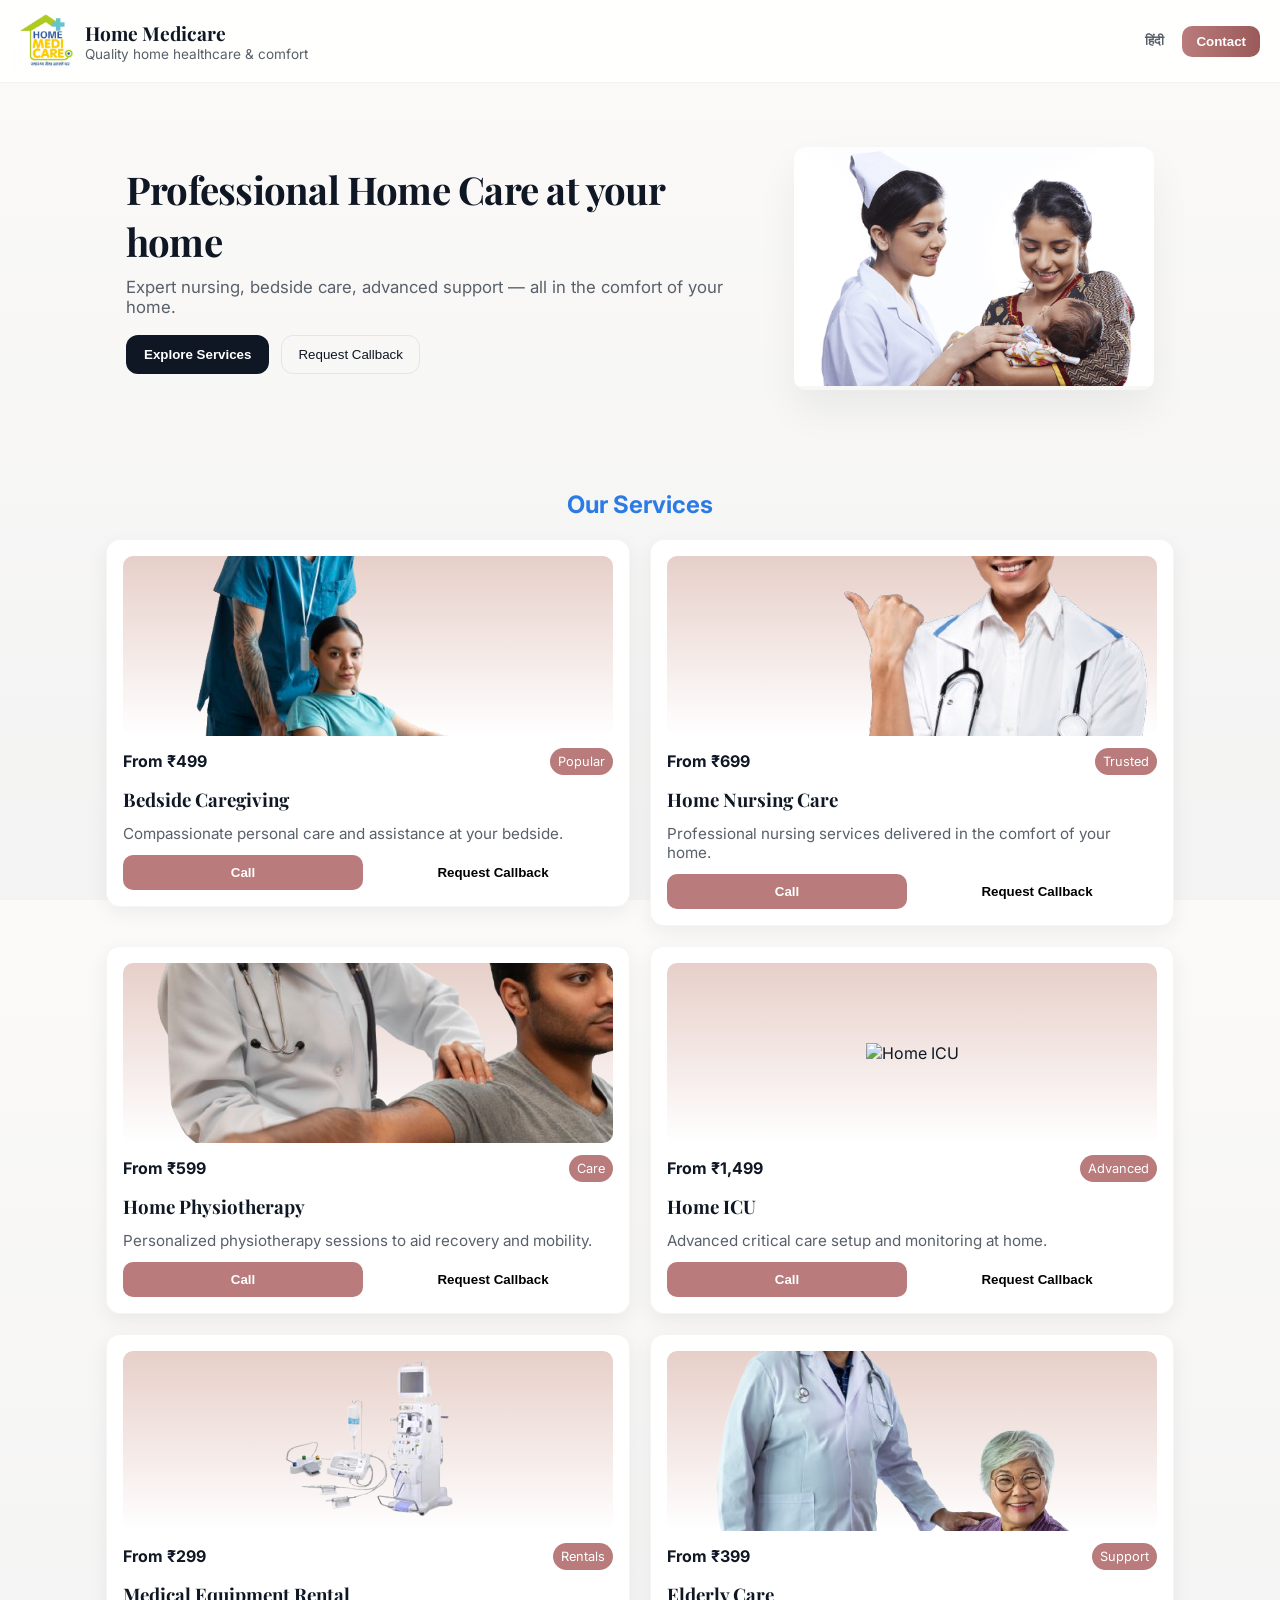
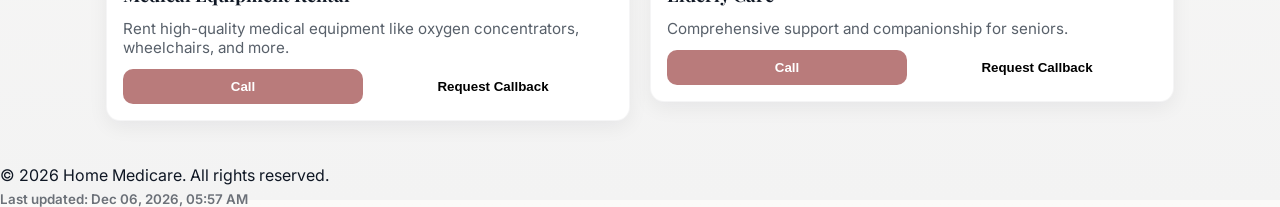
==== english.html @ ce59469a "Initial commit" ====
<!DOCTYPE html>
<html lang="en">
<head>
  <meta charset="UTF-8" />
  <meta name="viewport" content="width=device-width, initial-scale=1.0"/>
  <link href="https://fonts.googleapis.com/css2?family=Inter:wght@300;400;600;700&family=Playfair+Display:wght@400;700&display=swap" rel="stylesheet">
  <link rel="stylesheet" href="styles.css">
  <title>Home Medicare - Home Care Services</title> 
</head>
<body data-locale="en-US">
  <header class="site-header">
    <div class="site-left">
      <img src="logo.jpg" alt="Home Medicare Logo" class="site-logo" />
      <div class="site-title">
        <h1>Home Medicare</h1>
        <p>Quality home healthcare &amp; comfort</p>
      </div>
    </div>
    <div class="site-actions">
      <button class="lang-link" onclick="location.href='hindi.html'">हिंदी</button>
      <button class="contact-btn" onclick="window.contactUs(null, 'General Inquiry')">Contact</button>
    </div>
  </header>

  <section class="hero container" aria-hidden="false">
    <div class="left">
      <h1>Professional Home Care at your home</h1>
      <p>Expert nursing, bedside care, advanced support — all in the comfort of your home.</p>
      <div class="hero-cta">
        <button class="btn-primary" onclick="location.href='#services'">Explore Services</button>
        <button class="btn-outline" onclick="window.contactUs(null, 'General Inquiry')">Request Callback</button>
      </div>
    </div>
    <div class="hero-visual" aria-hidden="true">
      <img src="images/mother_baby.png" width="100%" height="100%" viewBox="0 0 600 400" xmlns="http://www.w3.org/2000/svg" preserveAspectRatio="xMidYMid meet">
        <rect width="100%" height="100%" fill="#fff" rx="8"></rect>
        <g transform="translate(40,20)" fill="#b97b7b" opacity="0.95">
          <circle cx="80" cy="100" r="70"></circle>
        </g>
      </img>
    </div>
  </section>

  <div class="container" id="services">
    <h2 style="text-align:center; color:#2c7be5;">Our Services</h2>
    <div class="services">
      <div class="product-card">
        <div class="product-media">
          <img class="service-image" src="images/bedside.png" alt="Bedside Caregiving">
        </div>
        <div class="product-meta"><span class="price">From ₹499</span><span class="badge">Popular</span></div>
        <h3>Bedside Caregiving</h3>
        <p>Compassionate personal care and assistance at your bedside.</p>
        <div class="card-footer">
          <button class="btn-cta call-btn" data-service="Bedside Caregiving">Call</button>
          <button class="btn-cta request-btn" data-service="Bedside Caregiving">Request Callback</button>
        </div>
      </div>

      <div class="product-card">
        <div class="product-media">
          <img class="service-image" src="images/nursing.png" alt="Home Nursing Care">
        </div>
        <div class="product-meta"><span class="price">From ₹699</span><span class="badge">Trusted</span></div>
        <h3>Home Nursing Care</h3>
        <p>Professional nursing services delivered in the comfort of your home.</p>
        <div class="card-footer">
          <button class="btn-cta call-btn" data-service="Home Nursing Care">Call</button>
          <button class="btn-cta request-btn" data-service="Home Nursing Care">Request Callback</button>
        </div>
      </div>

      <div class="product-card">
        <div class="product-media">
          <img class="service-image" src="images/physio.png" alt="Home Physiotherapy">
        </div>
        <div class="product-meta"><span class="price">From ₹599</span><span class="badge">Care</span></div>
        <h3>Home Physiotherapy</h3>
        <p>Personalized physiotherapy sessions to aid recovery and mobility.</p>
        <div class="card-footer">
          <button class="btn-cta call-btn" data-service="Home Physiotherapy">Call</button>
          <button class="btn-cta request-btn" data-service="Home Physiotherapy">Request Callback</button>
        </div>
      </div>

      <div class="product-card">
        <div class="product-media">
          <img class="service-image" src="images/icu.png" alt="Home ICU">
        </div>
        <div class="product-meta"><span class="price">From ₹1,499</span><span class="badge">Advanced</span></div>
        <h3>Home ICU</h3>
        <p>Advanced critical care setup and monitoring at home.</p>
        <div class="card-footer">
          <button class="btn-cta call-btn" data-service="Home ICU">Call</button>
          <button class="btn-cta request-btn" data-service="Home ICU">Request Callback</button>
        </div>
      </div>

      <div class="product-card">
        <div class="product-media">
          <img class="service-image" src="images/equipment.png" alt="Medical Equipment Rental">
        </div>
        <div class="product-meta"><span class="price">From ₹299</span><span class="badge">Rentals</span></div>
        <h3>Medical Equipment Rental</h3>
        <p>Rent high-quality medical equipment like oxygen concentrators, wheelchairs, and more.</p>
        <div class="card-footer">
          <button class="btn-cta call-btn" data-service="Medical Equipment Rental">Call</button>
          <button class="btn-cta request-btn" data-service="Medical Equipment Rental">Request Callback</button>
        </div>
      </div>

      <div class="product-card">
        <div class="product-media">
          <img class="service-image" src="images/elderly.png" alt="Elderly Care">
        </div>
        <div class="product-meta"><span class="price">From ₹399</span><span class="badge">Support</span></div>
        <h3>Elderly Care</h3>
        <p>Comprehensive support and companionship for seniors.</p>
        <div class="card-footer">
          <button class="btn-cta call-btn" data-service="Elderly Care">Call</button>
          <button class="btn-cta request-btn" data-service="Elderly Care">Request Callback</button>
        </div>
      </div> 
    </div>
  </div>

  <footer>
    <p>&copy; 2026 Home Medicare. All rights reserved.<br>
      <small id="lastUpdated" style="display:block;margin-top:6px;color:rgba(15,23,36,0.6);font-weight:600">Last updated: </small>
    </p>
  </footer>



  <script src="scripts.js"></script>
</body> 
</html>
---- styles.css ----
/* Shared styles for redesigned UI — serif headings + product cards */
@import url('https://fonts.googleapis.com/css2?family=Inter:wght@300;400;600;700&family=Playfair+Display:wght@400;700&display=swap');
:root{
  --bg: #fbfaf8; /* warm neutral */
  --card: #fff;
  --accent: #b97b7b; /* muted pink/earth */
  --accent-2: #e7cfc9;
  --text: #0f1724;
  --muted: #58606a;
  --glass: rgba(255,255,255,0.6);
}
*{box-sizing:border-box}
html,body{height:100%}
body{margin:0;font-family:'Inter', system-ui, -apple-system, 'Segoe UI', Roboto, 'Helvetica Neue', Arial;color:var(--text);background:linear-gradient(180deg,#fbfaf8 0%, #f3f3f3 100%);-webkit-font-smoothing:antialiased;-moz-osx-font-smoothing:grayscale}
header.site-header{position:sticky;top:0;z-index:1000;background:rgba(255,255,255,0.85);backdrop-filter:blur(6px);display:flex;align-items:center;justify-content:space-between;padding:14px 20px;border-bottom:1px solid rgba(15,23,36,0.05)}
.site-left{display:flex;align-items:center;gap:12px}
.site-logo{height:54px;width:auto;border-radius:6px}
.site-title h1{margin:0;font-family:'Playfair Display', serif;font-weight:700;font-size:1.2rem;color:var(--text)}
.site-title p{margin:0;color:var(--muted);font-size:0.85rem}
.site-actions{display:flex;gap:12px;align-items:center}
.lang-link{background:transparent;border:0;color:var(--muted);cursor:pointer;font-weight:600}
.contact-btn{background:linear-gradient(90deg,var(--accent),#9b5a5a);color:#fff;padding:8px 14px;border-radius:10px;border:0;font-weight:700;cursor:pointer}
.container{max-width:1100px;margin:28px auto;padding:16px}
.hero{display:flex;gap:36px;align-items:center;justify-content:space-between;padding:36px;background:linear-gradient(180deg,transparent,rgba(0,0,0,0.0));border-radius:12px}
.hero .left{flex:1}
.hero h1{font-family:'Playfair Display', serif;font-size:2.4rem;margin:0 0 10px 0;font-weight:700;color:var(--text);letter-spacing:-0.02em}
.hero p{margin:0 0 18px;color:var(--muted);font-size:1.05rem}
.hero .hero-cta{display:flex;gap:12px}
.btn-primary{background:var(--text);color:#fff;padding:12px 18px;border-radius:12px;border:0;font-weight:700;cursor:pointer}
.btn-outline{background:transparent;border:1px solid rgba(15,23,36,0.08);padding:10px 16px;border-radius:12px;color:var(--text);cursor:pointer}
.hero-visual{width:360px;max-width:40%;border-radius:12px;overflow:hidden;box-shadow:0 20px 40px rgba(15,23,36,0.06)}
.products, .services{display:grid;grid-template-columns:repeat(2,minmax(260px,1fr));gap:20px;margin-top:20px;align-items:start}
@media (max-width:720px){.products, .services{grid-template-columns:1fr}}
.product-card{background:var(--card);border-radius:14px;padding:16px;border:1px solid rgba(15,23,36,0.04);box-shadow:0 6px 20px rgba(15,23,36,0.06);display:flex;flex-direction:column;gap:12px}
.product-media{height:180px;border-radius:10px;overflow:hidden;background:linear-gradient(180deg,var(--accent-2),#fff);display:flex;align-items:center;justify-content:center}
.product-meta{display:flex;justify-content:space-between;align-items:center;gap:8px}
.price{font-weight:700;color:var(--text)}
.badge{font-size:0.8rem;color:#fff;background:var(--accent);padding:6px 8px;border-radius:999px}
.product-card h3{margin:0;font-family:'Playfair Display', serif;font-weight:700}
.product-card p{margin:0;color:var(--muted);font-size:0.95rem}
.card-footer{display:flex;gap:10px;align-items:center;margin-top:auto}
.card-footer .btn-cta{flex:1;padding:10px 12px;border-radius:10px;border:0;font-weight:700;cursor:pointer}
.call-btn{background:var(--accent);color:#fff}
.request-btn{background:transparent;border:1px solid rgba(15,23,36,0.06)}
footer.site-footer{margin-top:36px;padding:36px 12px;text-align:center;color:var(--muted);font-size:0.95rem}
/* Call sheet */
.call-sheet{position:fixed;left:0;right:0;bottom:-100%;background:#fff;border-top-left-radius:12px;border-top-right-radius:12px;padding:18px;box-shadow:0 -20px 40px rgba(15,23,36,0.12);transition:bottom .28s cubic-bezier(.2,.9,.2,1);z-index:12000}
.call-sheet.show{bottom:0}
.call-sheet .sheet-title{font-family:'Playfair Display',serif;font-weight:700;margin:0 0 8px 0}
.call-sheet .sheet-actions{display:flex;gap:10px;margin-top:12px}
.call-sheet .btn{padding:10px 12px;border-radius:10px;border:0;font-weight:700}
.btn-call{background:linear-gradient(90deg,var(--accent),#9b5a5a);color:#fff}
.btn-cancel{background:transparent;border:1px solid rgba(15,23,36,0.06)}
/* Responsive */
@media (max-width:900px){
  .hero{flex-direction:column;padding:20px}
  .hero-visual{width:100%;max-width:100%}
}
@media (max-width:520px){.hero h1{font-size:1.6rem}}
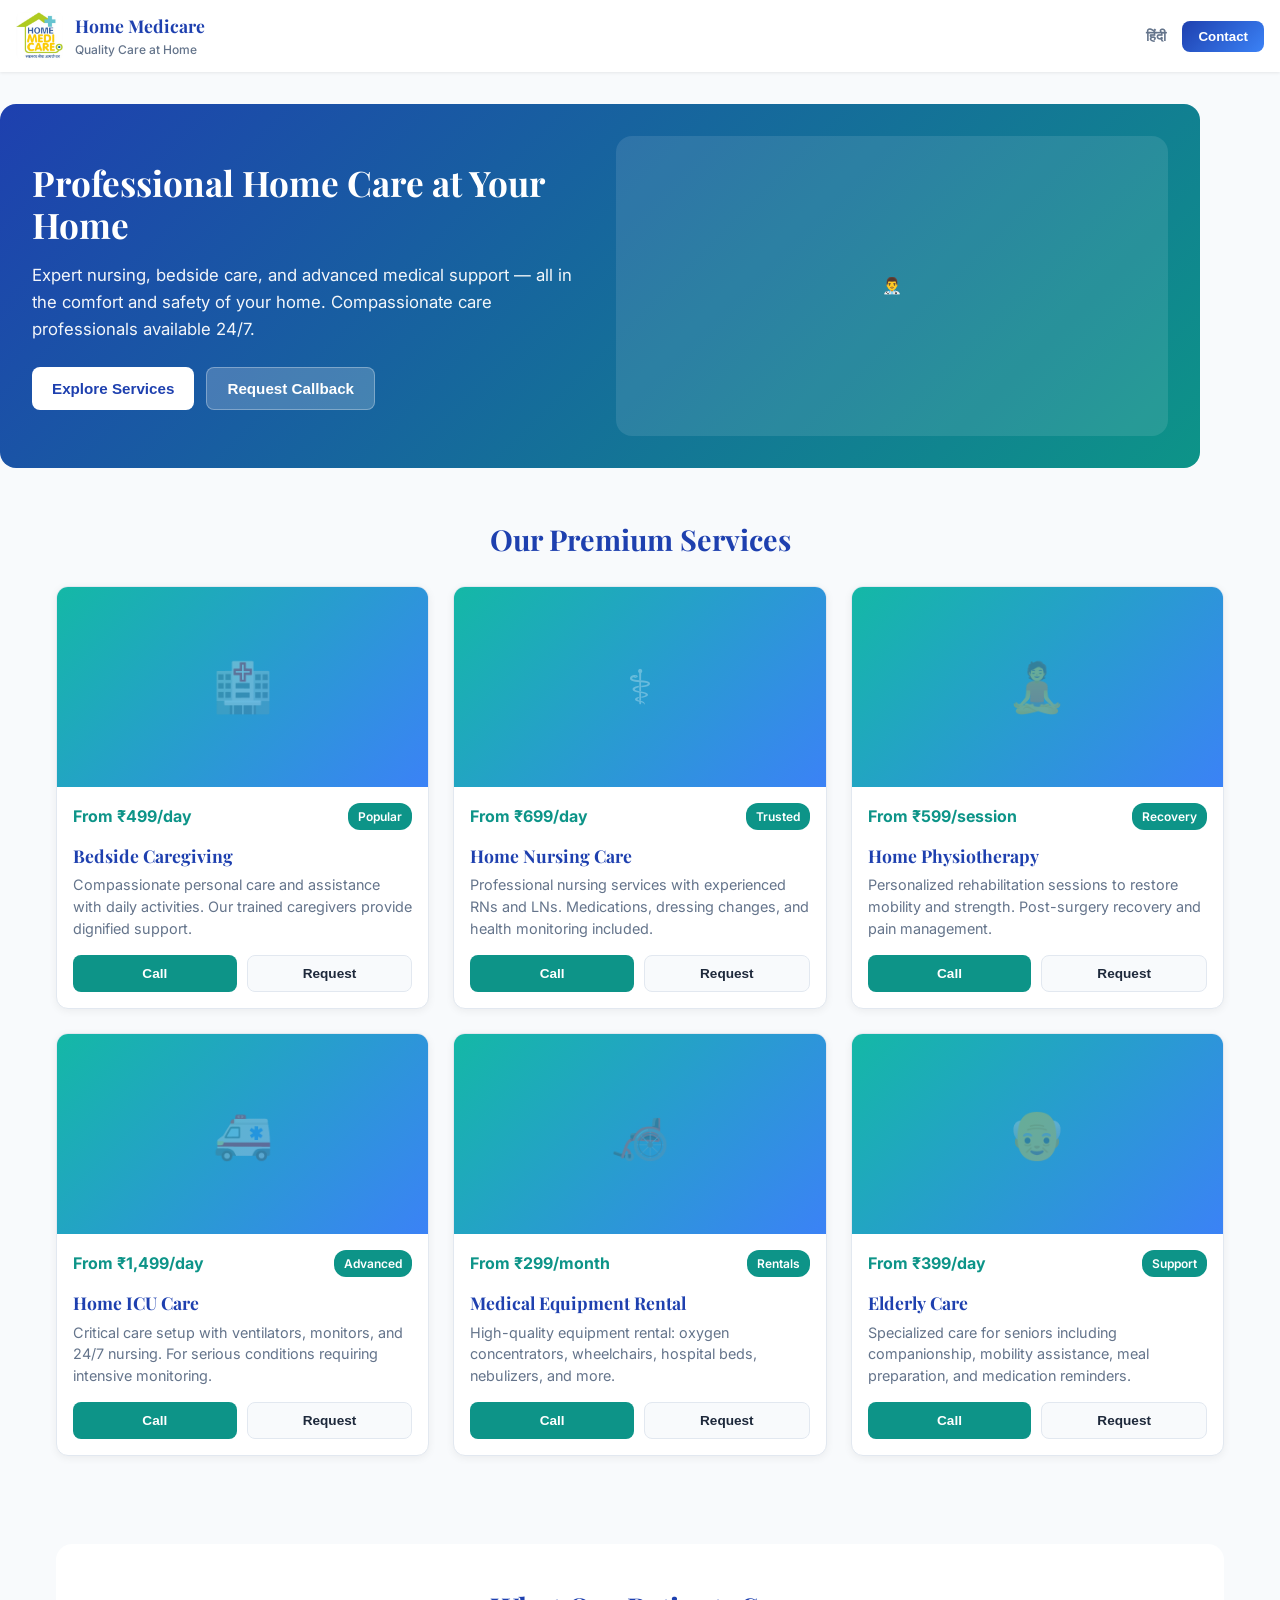
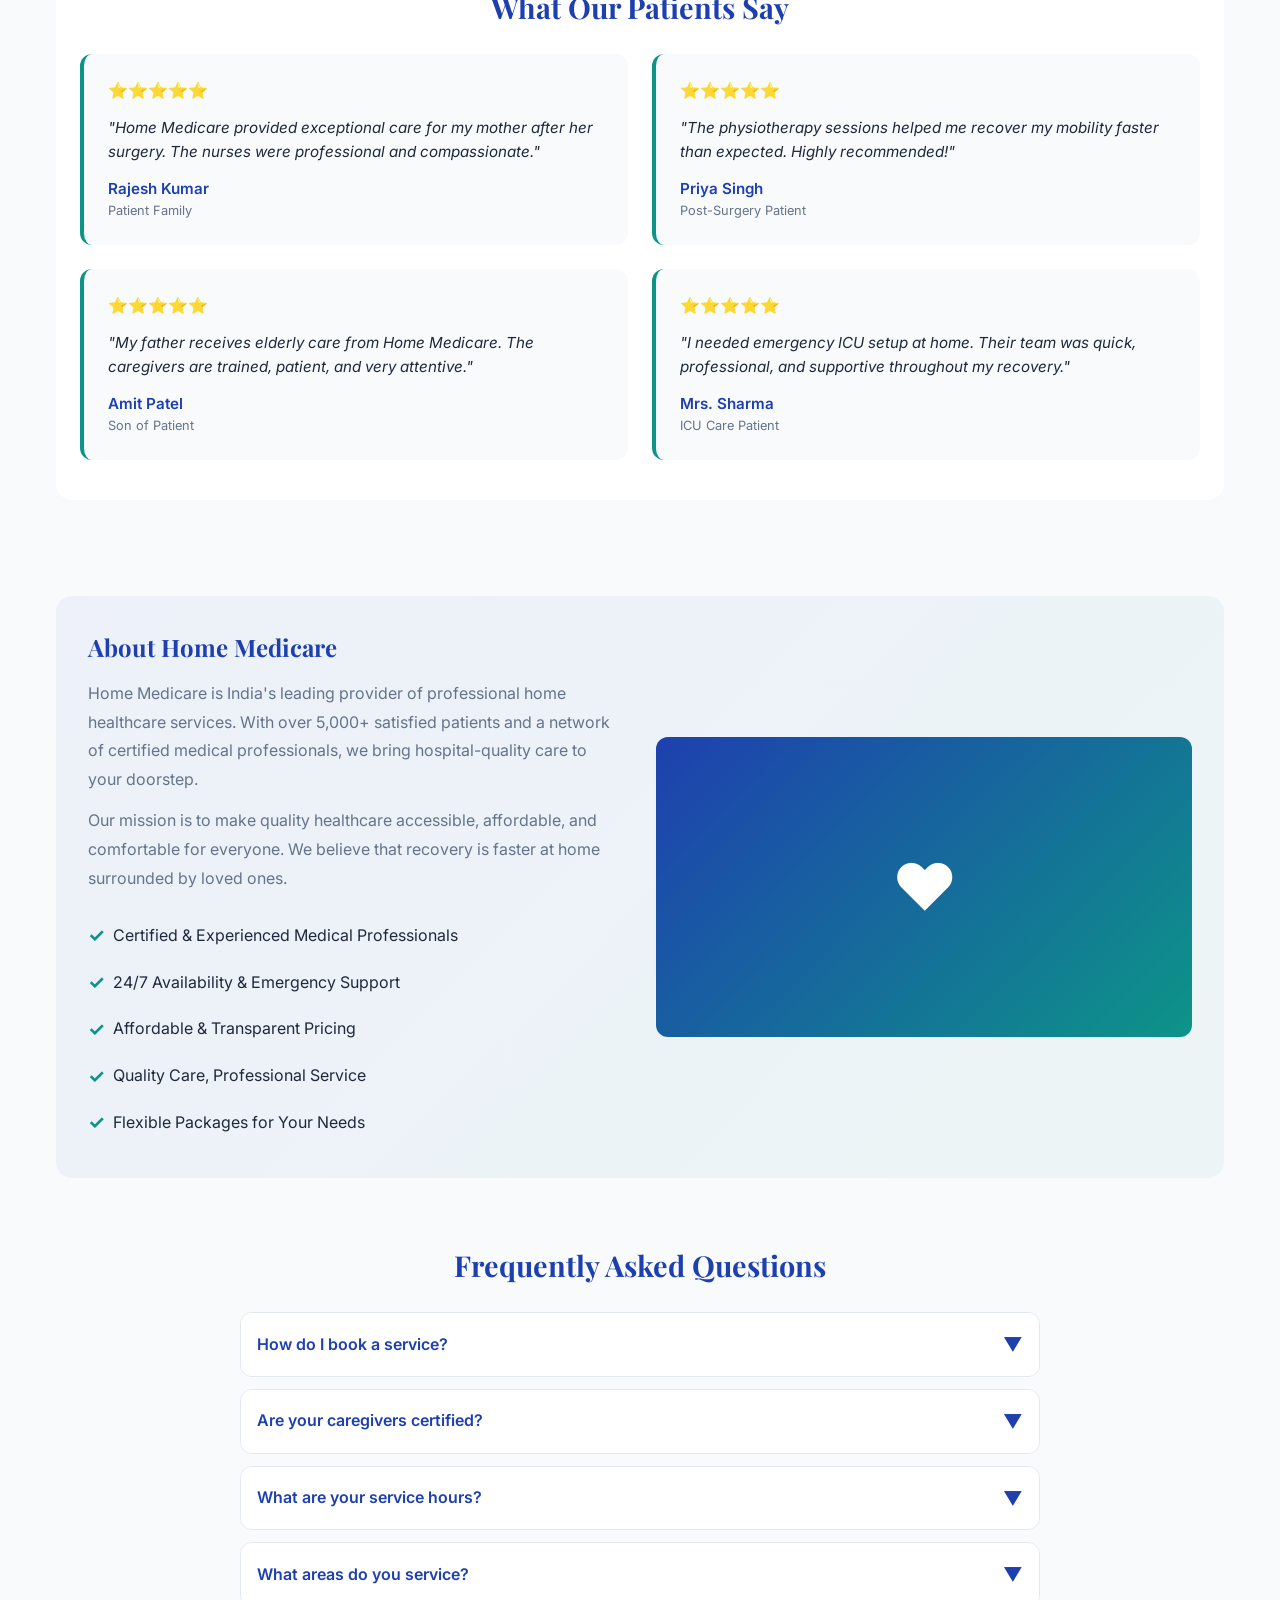
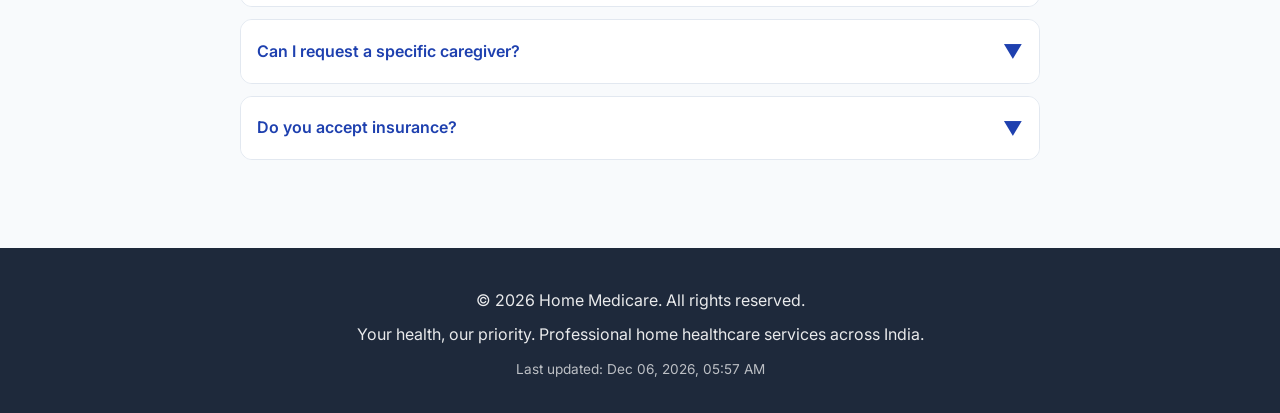
==== commit c309e7e1: "feat: enhance homecare website with modern, mobile-responsive design Update styles, HTML, and add ne" ====
--- a/english.html
+++ b/english.html
@@ -3,9 +3,10 @@
 <head>
   <meta charset="UTF-8" />
   <meta name="viewport" content="width=device-width, initial-scale=1.0"/>
-  <link href="https://fonts.googleapis.com/css2?family=Inter:wght@300;400;600;700&family=Playfair+Display:wght@400;700&display=swap" rel="stylesheet">
+  <meta name="theme-color" content="#1e40af">
+  <link href="https://fonts.googleapis.com/css2?family=Inter:wght@300;400;500;600;700&family=Playfair+Display:wght@700&display=swap" rel="stylesheet">
   <link rel="stylesheet" href="styles.css">
-  <title>Home Medicare - Home Care Services</title> 
+  <title>Home Medicare - Professional Home Care Services</title> 
 </head>
 <body data-locale="en-US">
   <header class="site-header">
@@ -13,125 +14,270 @@
       <img src="logo.jpg" alt="Home Medicare Logo" class="site-logo" />
       <div class="site-title">
         <h1>Home Medicare</h1>
-        <p>Quality home healthcare &amp; comfort</p>
+        <p>Quality Care at Home</p>
       </div>
     </div>
     <div class="site-actions">
       <button class="lang-link" onclick="location.href='hindi.html'">हिंदी</button>
       <button class="contact-btn" onclick="window.contactUs(null, 'General Inquiry')">Contact</button>
+      <button class="menu-toggle" id="menuToggle">☰</button>
     </div>
   </header>
 
-  <section class="hero container" aria-hidden="false">
+  <nav class="mobile-menu" id="mobileMenu">
+    <button onclick="document.location.href='#services'">Services</button>
+    <button onclick="document.location.href='#about'">About Us</button>
+    <button onclick="document.location.href='#testimonials'">Testimonials</button>
+    <button onclick="document.location.href='#faq'">FAQ</button>
+    <button onclick="window.contactUs(null, 'General Inquiry')">Contact Us</button>
+  </nav>
+
+  <section class="hero container">
     <div class="left">
-      <h1>Professional Home Care at your home</h1>
-      <p>Expert nursing, bedside care, advanced support — all in the comfort of your home.</p>
+      <h1>Professional Home Care at Your Home</h1>
+      <p>Expert nursing, bedside care, and advanced medical support — all in the comfort and safety of your home. Compassionate care professionals available 24/7.</p>
       <div class="hero-cta">
         <button class="btn-primary" onclick="location.href='#services'">Explore Services</button>
         <button class="btn-outline" onclick="window.contactUs(null, 'General Inquiry')">Request Callback</button>
       </div>
     </div>
-    <div class="hero-visual" aria-hidden="true">
-      <img src="images/mother_baby.png" width="100%" height="100%" viewBox="0 0 600 400" xmlns="http://www.w3.org/2000/svg" preserveAspectRatio="xMidYMid meet">
-        <rect width="100%" height="100%" fill="#fff" rx="8"></rect>
-        <g transform="translate(40,20)" fill="#b97b7b" opacity="0.95">
-          <circle cx="80" cy="100" r="70"></circle>
-        </g>
-      </img>
-    </div>
-  </section>
-
-  <div class="container" id="services">
-    <h2 style="text-align:center; color:#2c7be5;">Our Services</h2>
+    <div class="hero-visual">
+      👨‍⚕️
+    </div>
+  </section>
+
+  <section class="container" id="services">
+    <h2>Our Premium Services</h2>
     <div class="services">
       <div class="product-card">
-        <div class="product-media">
-          <img class="service-image" src="images/bedside.png" alt="Bedside Caregiving">
-        </div>
-        <div class="product-meta"><span class="price">From ₹499</span><span class="badge">Popular</span></div>
+        <div class="product-media">🏥</div>
+        <div class="product-meta">
+          <span class="price">From ₹499/day</span>
+          <span class="badge">Popular</span>
+        </div>
         <h3>Bedside Caregiving</h3>
-        <p>Compassionate personal care and assistance at your bedside.</p>
+        <p>Compassionate personal care and assistance with daily activities. Our trained caregivers provide dignified support.</p>
         <div class="card-footer">
           <button class="btn-cta call-btn" data-service="Bedside Caregiving">Call</button>
-          <button class="btn-cta request-btn" data-service="Bedside Caregiving">Request Callback</button>
-        </div>
-      </div>
-
-      <div class="product-card">
-        <div class="product-media">
-          <img class="service-image" src="images/nursing.png" alt="Home Nursing Care">
-        </div>
-        <div class="product-meta"><span class="price">From ₹699</span><span class="badge">Trusted</span></div>
+          <button class="btn-cta request-btn" data-service="Bedside Caregiving">Request</button>
+        </div>
+      </div>
+
+      <div class="product-card">
+        <div class="product-media">⚕️</div>
+        <div class="product-meta">
+          <span class="price">From ₹699/day</span>
+          <span class="badge">Trusted</span>
+        </div>
         <h3>Home Nursing Care</h3>
-        <p>Professional nursing services delivered in the comfort of your home.</p>
+        <p>Professional nursing services with experienced RNs and LNs. Medications, dressing changes, and health monitoring included.</p>
         <div class="card-footer">
           <button class="btn-cta call-btn" data-service="Home Nursing Care">Call</button>
-          <button class="btn-cta request-btn" data-service="Home Nursing Care">Request Callback</button>
-        </div>
-      </div>
-
-      <div class="product-card">
-        <div class="product-media">
-          <img class="service-image" src="images/physio.png" alt="Home Physiotherapy">
-        </div>
-        <div class="product-meta"><span class="price">From ₹599</span><span class="badge">Care</span></div>
+          <button class="btn-cta request-btn" data-service="Home Nursing Care">Request</button>
+        </div>
+      </div>
+
+      <div class="product-card">
+        <div class="product-media">🧘</div>
+        <div class="product-meta">
+          <span class="price">From ₹599/session</span>
+          <span class="badge">Recovery</span>
+        </div>
         <h3>Home Physiotherapy</h3>
-        <p>Personalized physiotherapy sessions to aid recovery and mobility.</p>
+        <p>Personalized rehabilitation sessions to restore mobility and strength. Post-surgery recovery and pain management.</p>
         <div class="card-footer">
           <button class="btn-cta call-btn" data-service="Home Physiotherapy">Call</button>
-          <button class="btn-cta request-btn" data-service="Home Physiotherapy">Request Callback</button>
-        </div>
-      </div>
-
-      <div class="product-card">
-        <div class="product-media">
-          <img class="service-image" src="images/icu.png" alt="Home ICU">
-        </div>
-        <div class="product-meta"><span class="price">From ₹1,499</span><span class="badge">Advanced</span></div>
-        <h3>Home ICU</h3>
-        <p>Advanced critical care setup and monitoring at home.</p>
-        <div class="card-footer">
-          <button class="btn-cta call-btn" data-service="Home ICU">Call</button>
-          <button class="btn-cta request-btn" data-service="Home ICU">Request Callback</button>
-        </div>
-      </div>
-
-      <div class="product-card">
-        <div class="product-media">
-          <img class="service-image" src="images/equipment.png" alt="Medical Equipment Rental">
-        </div>
-        <div class="product-meta"><span class="price">From ₹299</span><span class="badge">Rentals</span></div>
+          <button class="btn-cta request-btn" data-service="Home Physiotherapy">Request</button>
+        </div>
+      </div>
+
+      <div class="product-card">
+        <div class="product-media">🚑</div>
+        <div class="product-meta">
+          <span class="price">From ₹1,499/day</span>
+          <span class="badge">Advanced</span>
+        </div>
+        <h3>Home ICU Care</h3>
+        <p>Critical care setup with ventilators, monitors, and 24/7 nursing. For serious conditions requiring intensive monitoring.</p>
+        <div class="card-footer">
+          <button class="btn-cta call-btn" data-service="Home ICU Care">Call</button>
+          <button class="btn-cta request-btn" data-service="Home ICU Care">Request</button>
+        </div>
+      </div>
+
+      <div class="product-card">
+        <div class="product-media">🦽</div>
+        <div class="product-meta">
+          <span class="price">From ₹299/month</span>
+          <span class="badge">Rentals</span>
+        </div>
         <h3>Medical Equipment Rental</h3>
-        <p>Rent high-quality medical equipment like oxygen concentrators, wheelchairs, and more.</p>
-        <div class="card-footer">
-          <button class="btn-cta call-btn" data-service="Medical Equipment Rental">Call</button>
-          <button class="btn-cta request-btn" data-service="Medical Equipment Rental">Request Callback</button>
-        </div>
-      </div>
-
-      <div class="product-card">
-        <div class="product-media">
-          <img class="service-image" src="images/elderly.png" alt="Elderly Care">
-        </div>
-        <div class="product-meta"><span class="price">From ₹399</span><span class="badge">Support</span></div>
+        <p>High-quality equipment rental: oxygen concentrators, wheelchairs, hospital beds, nebulizers, and more.</p>
+        <div class="card-footer">
+          <button class="btn-cta call-btn" data-service="Medical Equipment">Call</button>
+          <button class="btn-cta request-btn" data-service="Medical Equipment">Request</button>
+        </div>
+      </div>
+
+      <div class="product-card">
+        <div class="product-media">👴</div>
+        <div class="product-meta">
+          <span class="price">From ₹399/day</span>
+          <span class="badge">Support</span>
+        </div>
         <h3>Elderly Care</h3>
-        <p>Comprehensive support and companionship for seniors.</p>
+        <p>Specialized care for seniors including companionship, mobility assistance, meal preparation, and medication reminders.</p>
         <div class="card-footer">
           <button class="btn-cta call-btn" data-service="Elderly Care">Call</button>
-          <button class="btn-cta request-btn" data-service="Elderly Care">Request Callback</button>
-        </div>
-      </div> 
-    </div>
-  </div>
+          <button class="btn-cta request-btn" data-service="Elderly Care">Request</button>
+        </div>
+      </div>
+    </div>
+  </section>
+
+  <section class="container" id="testimonials">
+    <section class="testimonials">
+      <h2>What Our Patients Say</h2>
+      <div class="testimonials-grid">
+        <div class="testimonial-card">
+          <div class="stars">⭐⭐⭐⭐⭐</div>
+          <p class="testimonial-text">"Home Medicare provided exceptional care for my mother after her surgery. The nurses were professional and compassionate."</p>
+          <div class="testimonial-author">Rajesh Kumar</div>
+          <div class="testimonial-role">Patient Family</div>
+        </div>
+
+        <div class="testimonial-card">
+          <div class="stars">⭐⭐⭐⭐⭐</div>
+          <p class="testimonial-text">"The physiotherapy sessions helped me recover my mobility faster than expected. Highly recommended!"</p>
+          <div class="testimonial-author">Priya Singh</div>
+          <div class="testimonial-role">Post-Surgery Patient</div>
+        </div>
+
+        <div class="testimonial-card">
+          <div class="stars">⭐⭐⭐⭐⭐</div>
+          <p class="testimonial-text">"My father receives elderly care from Home Medicare. The caregivers are trained, patient, and very attentive."</p>
+          <div class="testimonial-author">Amit Patel</div>
+          <div class="testimonial-role">Son of Patient</div>
+        </div>
+
+        <div class="testimonial-card">
+          <div class="stars">⭐⭐⭐⭐⭐</div>
+          <p class="testimonial-text">"I needed emergency ICU setup at home. Their team was quick, professional, and supportive throughout my recovery."</p>
+          <div class="testimonial-author">Mrs. Sharma</div>
+          <div class="testimonial-role">ICU Care Patient</div>
+        </div>
+      </div>
+    </section>
+  </section>
+
+  <section class="container" id="about">
+    <section class="about">
+      <div class="about-content">
+        <h3>About Home Medicare</h3>
+        <p>Home Medicare is India's leading provider of professional home healthcare services. With over 5,000+ satisfied patients and a network of certified medical professionals, we bring hospital-quality care to your doorstep.</p>
+        <p>Our mission is to make quality healthcare accessible, affordable, and comfortable for everyone. We believe that recovery is faster at home surrounded by loved ones.</p>
+        <ul class="about-features">
+          <li>Certified & Experienced Medical Professionals</li>
+          <li>24/7 Availability & Emergency Support</li>
+          <li>Affordable & Transparent Pricing</li>
+          <li>Quality Care, Professional Service</li>
+          <li>Flexible Packages for Your Needs</li>
+        </ul>
+      </div>
+      <div class="about-image">❤️</div>
+    </section>
+  </section>
+
+  <section class="container" id="faq">
+    <h2>Frequently Asked Questions</h2>
+    <div class="faq-container">
+      <div class="faq-item">
+        <div class="faq-question" onclick="this.parentElement.classList.toggle('open')">
+          <span>How do I book a service?</span>
+          <span class="faq-toggle">▼</span>
+        </div>
+        <div class="faq-answer">
+          <p>Booking is easy! Call us on +91-7587-183033 or click the "Request Callback" button on our website. Our team will discuss your needs and arrange the perfect care package for you.</p>
+        </div>
+      </div>
+
+      <div class="faq-item">
+        <div class="faq-question" onclick="this.parentElement.classList.toggle('open')">
+          <span>Are your caregivers certified?</span>
+          <span class="faq-toggle">▼</span>
+        </div>
+        <div class="faq-answer">
+          <p>Yes, all our nurses, caregivers, and physiotherapists are certified, trained, and background-verified. We maintain the highest professional standards in healthcare.</p>
+        </div>
+      </div>
+
+      <div class="faq-item">
+        <div class="faq-question" onclick="this.parentElement.classList.toggle('open')">
+          <span>What are your service hours?</span>
+          <span class="faq-toggle">▼</span>
+        </div>
+        <div class="faq-answer">
+          <p>We provide 24/7 services. Whether you need day care, night care, or full-time round-the-clock support, we have flexible packages to meet your schedule.</p>
+        </div>
+      </div>
+
+      <div class="faq-item">
+        <div class="faq-question" onclick="this.parentElement.classList.toggle('open')">
+          <span>What areas do you service?</span>
+          <span class="faq-toggle">▼</span>
+        </div>
+        <div class="faq-answer">
+          <p>We serve major cities and surrounding areas across India. Contact us with your location details, and we'll confirm availability and arrange services within 24 hours.</p>
+        </div>
+      </div>
+
+      <div class="faq-item">
+        <div class="faq-question" onclick="this.parentElement.classList.toggle('open')">
+          <span>Can I request a specific caregiver?</span>
+          <span class="faq-toggle">▼</span>
+        </div>
+        <div class="faq-answer">
+          <p>Absolutely! If you find a caregiver you're comfortable with, we do our best to maintain continuity. We believe in building trust and long-term relationships with families.</p>
+        </div>
+      </div>
+
+      <div class="faq-item">
+        <div class="faq-question" onclick="this.parentElement.classList.toggle('open')">
+          <span>Do you accept insurance?</span>
+          <span class="faq-toggle">▼</span>
+        </div>
+        <div class="faq-answer">
+          <p>We work with most major health insurance providers. Our billing team can help you understand coverage and claims. Ask about insurance details when booking.</p>
+        </div>
+      </div>
+    </div>
+  </section>
 
   <footer>
-    <p>&copy; 2026 Home Medicare. All rights reserved.<br>
-      <small id="lastUpdated" style="display:block;margin-top:6px;color:rgba(15,23,36,0.6);font-weight:600">Last updated: </small>
-    </p>
+    <p>&copy; 2026 Home Medicare. All rights reserved.</p>
+    <p>Your health, our priority. Professional home healthcare services across India.</p>
+    <small id="lastUpdated">Last updated: </small>
   </footer>
 
-
-
   <script src="scripts.js"></script>
+  <script>
+    // Mobile menu toggle
+    const menuToggle = document.getElementById('menuToggle');
+    const mobileMenu = document.getElementById('mobileMenu');
+    
+    if (menuToggle) {
+      menuToggle.addEventListener('click', () => {
+        mobileMenu.classList.toggle('show');
+      });
+    }
+    
+    // Close menu when a link is clicked
+    const menuButtons = mobileMenu.querySelectorAll('button');
+    menuButtons.forEach(btn => {
+      btn.addEventListener('click', () => {
+        mobileMenu.classList.remove('show');
+      });
+    });
+  </script>
 </body> 
-</html>+</html>
--- a/styles.css
+++ b/styles.css
@@ -1,59 +1,829 @@
-/* Shared styles for redesigned UI — serif headings + product cards */
-@import url('https://fonts.googleapis.com/css2?family=Inter:wght@300;400;600;700&family=Playfair+Display:wght@400;700&display=swap');
-:root{
-  --bg: #fbfaf8; /* warm neutral */
-  --card: #fff;
-  --accent: #b97b7b; /* muted pink/earth */
-  --accent-2: #e7cfc9;
-  --text: #0f1724;
-  --muted: #58606a;
-  --glass: rgba(255,255,255,0.6);
-}
-*{box-sizing:border-box}
-html,body{height:100%}
-body{margin:0;font-family:'Inter', system-ui, -apple-system, 'Segoe UI', Roboto, 'Helvetica Neue', Arial;color:var(--text);background:linear-gradient(180deg,#fbfaf8 0%, #f3f3f3 100%);-webkit-font-smoothing:antialiased;-moz-osx-font-smoothing:grayscale}
-header.site-header{position:sticky;top:0;z-index:1000;background:rgba(255,255,255,0.85);backdrop-filter:blur(6px);display:flex;align-items:center;justify-content:space-between;padding:14px 20px;border-bottom:1px solid rgba(15,23,36,0.05)}
-.site-left{display:flex;align-items:center;gap:12px}
-.site-logo{height:54px;width:auto;border-radius:6px}
-.site-title h1{margin:0;font-family:'Playfair Display', serif;font-weight:700;font-size:1.2rem;color:var(--text)}
-.site-title p{margin:0;color:var(--muted);font-size:0.85rem}
-.site-actions{display:flex;gap:12px;align-items:center}
-.lang-link{background:transparent;border:0;color:var(--muted);cursor:pointer;font-weight:600}
-.contact-btn{background:linear-gradient(90deg,var(--accent),#9b5a5a);color:#fff;padding:8px 14px;border-radius:10px;border:0;font-weight:700;cursor:pointer}
-.container{max-width:1100px;margin:28px auto;padding:16px}
-.hero{display:flex;gap:36px;align-items:center;justify-content:space-between;padding:36px;background:linear-gradient(180deg,transparent,rgba(0,0,0,0.0));border-radius:12px}
-.hero .left{flex:1}
-.hero h1{font-family:'Playfair Display', serif;font-size:2.4rem;margin:0 0 10px 0;font-weight:700;color:var(--text);letter-spacing:-0.02em}
-.hero p{margin:0 0 18px;color:var(--muted);font-size:1.05rem}
-.hero .hero-cta{display:flex;gap:12px}
-.btn-primary{background:var(--text);color:#fff;padding:12px 18px;border-radius:12px;border:0;font-weight:700;cursor:pointer}
-.btn-outline{background:transparent;border:1px solid rgba(15,23,36,0.08);padding:10px 16px;border-radius:12px;color:var(--text);cursor:pointer}
-.hero-visual{width:360px;max-width:40%;border-radius:12px;overflow:hidden;box-shadow:0 20px 40px rgba(15,23,36,0.06)}
-.products, .services{display:grid;grid-template-columns:repeat(2,minmax(260px,1fr));gap:20px;margin-top:20px;align-items:start}
-@media (max-width:720px){.products, .services{grid-template-columns:1fr}}
-.product-card{background:var(--card);border-radius:14px;padding:16px;border:1px solid rgba(15,23,36,0.04);box-shadow:0 6px 20px rgba(15,23,36,0.06);display:flex;flex-direction:column;gap:12px}
-.product-media{height:180px;border-radius:10px;overflow:hidden;background:linear-gradient(180deg,var(--accent-2),#fff);display:flex;align-items:center;justify-content:center}
-.product-meta{display:flex;justify-content:space-between;align-items:center;gap:8px}
-.price{font-weight:700;color:var(--text)}
-.badge{font-size:0.8rem;color:#fff;background:var(--accent);padding:6px 8px;border-radius:999px}
-.product-card h3{margin:0;font-family:'Playfair Display', serif;font-weight:700}
-.product-card p{margin:0;color:var(--muted);font-size:0.95rem}
-.card-footer{display:flex;gap:10px;align-items:center;margin-top:auto}
-.card-footer .btn-cta{flex:1;padding:10px 12px;border-radius:10px;border:0;font-weight:700;cursor:pointer}
-.call-btn{background:var(--accent);color:#fff}
-.request-btn{background:transparent;border:1px solid rgba(15,23,36,0.06)}
-footer.site-footer{margin-top:36px;padding:36px 12px;text-align:center;color:var(--muted);font-size:0.95rem}
-/* Call sheet */
-.call-sheet{position:fixed;left:0;right:0;bottom:-100%;background:#fff;border-top-left-radius:12px;border-top-right-radius:12px;padding:18px;box-shadow:0 -20px 40px rgba(15,23,36,0.12);transition:bottom .28s cubic-bezier(.2,.9,.2,1);z-index:12000}
-.call-sheet.show{bottom:0}
-.call-sheet .sheet-title{font-family:'Playfair Display',serif;font-weight:700;margin:0 0 8px 0}
-.call-sheet .sheet-actions{display:flex;gap:10px;margin-top:12px}
-.call-sheet .btn{padding:10px 12px;border-radius:10px;border:0;font-weight:700}
-.btn-call{background:linear-gradient(90deg,var(--accent),#9b5a5a);color:#fff}
-.btn-cancel{background:transparent;border:1px solid rgba(15,23,36,0.06)}
-/* Responsive */
-@media (max-width:900px){
-  .hero{flex-direction:column;padding:20px}
-  .hero-visual{width:100%;max-width:100%}
-}
-@media (max-width:520px){.hero h1{font-size:1.6rem}}
+/* Enhanced Mobile-First Responsive Homecare Website */
+@import url('https://fonts.googleapis.com/css2?family=Inter:wght@300;400;500;600;700&family=Playfair+Display:wght@700&display=swap');
+
+:root {
+  --primary: #1e40af;
+  --primary-light: #3b82f6;
+  --accent: #0d9488;
+  --accent-light: #14b8a6;
+  --bg: #f8fafc;
+  --card: #ffffff;
+  --text: #1e293b;
+  --text-light: #64748b;
+  --border: #e2e8f0;
+  --success: #10b981;
+  --warning: #f59e0b;
+}
+
+* { box-sizing: border-box; }
+html, body { height: 100%; margin: 0; }
+body {
+  font-family: 'Inter', system-ui, -apple-system, 'Segoe UI', Roboto;
+  color: var(--text);
+  background: var(--bg);
+  -webkit-font-smoothing: antialiased;
+  -moz-osx-font-smoothing: grayscale;
+  line-height: 1.6;
+}
+
+/* Header & Navigation */
+header.site-header {
+  position: sticky;
+  top: 0;
+  z-index: 1000;
+  background: var(--card);
+  box-shadow: 0 1px 3px rgba(0, 0, 0, 0.08);
+  padding: 12px 16px;
+  display: flex;
+  align-items: center;
+  justify-content: space-between;
+}
+
+.site-left {
+  display: flex;
+  align-items: center;
+  gap: 12px;
+  flex: 1;
+}
+
+.site-logo {
+  height: 48px;
+  width: auto;
+  border-radius: 8px;
+}
+
+.site-title h1 {
+  margin: 0;
+  font-family: 'Playfair Display', serif;
+  font-weight: 700;
+  font-size: 1.1rem;
+  color: var(--primary);
+}
+
+.site-title p {
+  margin: 0;
+  color: var(--text-light);
+  font-size: 0.75rem;
+  font-weight: 500;
+}
+
+.site-actions {
+  display: flex;
+  gap: 8px;
+  align-items: center;
+}
+
+.menu-toggle {
+  display: none;
+  background: transparent;
+  border: 0;
+  font-size: 1.5rem;
+  cursor: pointer;
+  color: var(--primary);
+}
+
+.lang-link {
+  background: transparent;
+  border: 0;
+  color: var(--text-light);
+  cursor: pointer;
+  font-weight: 600;
+  font-size: 0.9rem;
+  padding: 6px 8px;
+  border-radius: 6px;
+  transition: all 0.2s;
+}
+
+.lang-link:hover {
+  background: var(--bg);
+  color: var(--primary);
+}
+
+.contact-btn {
+  background: linear-gradient(135deg, var(--primary), var(--primary-light));
+  color: white;
+  padding: 8px 16px;
+  border-radius: 8px;
+  border: 0;
+  font-weight: 600;
+  cursor: pointer;
+  transition: transform 0.2s, box-shadow 0.2s;
+}
+
+.contact-btn:hover {
+  transform: translateY(-2px);
+  box-shadow: 0 4px 12px rgba(30, 64, 175, 0.3);
+}
+
+/* Mobile Menu */
+nav.mobile-menu {
+  display: none;
+  position: fixed;
+  left: 0;
+  right: 0;
+  top: 60px;
+  background: var(--card);
+  flex-direction: column;
+  padding: 12px;
+  gap: 8px;
+  max-height: calc(100vh - 60px);
+  overflow-y: auto;
+  border-bottom: 1px solid var(--border);
+}
+
+nav.mobile-menu.show {
+  display: flex;
+}
+
+nav.mobile-menu button {
+  padding: 12px 16px;
+  border: 0;
+  background: transparent;
+  color: var(--text);
+  text-align: left;
+  cursor: pointer;
+  font-size: 0.95rem;
+  border-radius: 6px;
+  transition: all 0.2s;
+}
+
+nav.mobile-menu button:hover {
+  background: var(--bg);
+  color: var(--primary);
+}
+
+/* Main Container */
+.container {
+  max-width: 1200px;
+  margin: 0 auto;
+  padding: 16px;
+}
+
+section {
+  margin: 32px 0;
+}
+
+section h2 {
+  font-family: 'Playfair Display', serif;
+  font-size: 1.8rem;
+  margin: 0 0 24px 0;
+  color: var(--primary);
+  text-align: center;
+}
+
+/* Hero Section */
+.hero {
+  display: grid;
+  grid-template-columns: 1fr 1fr;
+  gap: 32px;
+  align-items: center;
+  padding: 32px;
+  background: linear-gradient(135deg, var(--primary) 0%, var(--accent) 100%);
+  border-radius: 16px;
+  color: white;
+  margin: 32px 0;
+}
+
+.hero .left h1 {
+  font-family: 'Playfair Display', serif;
+  font-size: 2.2rem;
+  margin: 0 0 16px 0;
+  font-weight: 700;
+  line-height: 1.2;
+}
+
+.hero .left p {
+  font-size: 1.05rem;
+  margin: 0 0 24px 0;
+  opacity: 0.95;
+  line-height: 1.6;
+}
+
+.hero-cta {
+  display: flex;
+  gap: 12px;
+  flex-wrap: wrap;
+}
+
+.btn-primary, .btn-outline {
+  padding: 12px 20px;
+  border-radius: 8px;
+  border: 0;
+  font-weight: 600;
+  cursor: pointer;
+  transition: all 0.2s;
+  font-size: 0.95rem;
+}
+
+.btn-primary {
+  background: white;
+  color: var(--primary);
+}
+
+.btn-primary:hover {
+  transform: translateY(-2px);
+  box-shadow: 0 6px 12px rgba(0, 0, 0, 0.15);
+}
+
+.btn-outline {
+  background: rgba(255, 255, 255, 0.2);
+  color: white;
+  border: 1px solid rgba(255, 255, 255, 0.3);
+}
+
+.btn-outline:hover {
+  background: rgba(255, 255, 255, 0.3);
+}
+
+.hero-visual {
+  width: 100%;
+  height: 300px;
+  border-radius: 16px;
+  overflow: hidden;
+  background: rgba(255, 255, 255, 0.1);
+  display: flex;
+  align-items: center;
+  justify-content: center;
+}
+
+.hero-visual img {
+  width: 100%;
+  height: 100%;
+  object-fit: cover;
+}
+
+/* Services Section */
+.services, .products {
+  display: grid;
+  grid-template-columns: repeat(3, 1fr);
+  gap: 24px;
+  margin: 24px 0;
+}
+
+.product-card {
+  background: var(--card);
+  border-radius: 12px;
+  padding: 0;
+  border: 1px solid var(--border);
+  box-shadow: 0 2px 8px rgba(0, 0, 0, 0.06);
+  display: flex;
+  flex-direction: column;
+  transition: all 0.3s cubic-bezier(0.2, 0.8, 0.2, 1);
+  overflow: hidden;
+}
+
+.product-card:hover {
+  transform: translateY(-4px);
+  box-shadow: 0 12px 24px rgba(0, 0, 0, 0.12);
+}
+
+.product-media {
+  width: 100%;
+  height: 200px;
+  background: linear-gradient(135deg, var(--accent-light), var(--primary-light));
+  display: flex;
+  align-items: center;
+  justify-content: center;
+  overflow: hidden;
+  font-size: 3rem;
+  color: rgba(255, 255, 255, 0.3);
+}
+
+.product-media img {
+  width: 100%;
+  height: 100%;
+  object-fit: cover;
+}
+
+.product-meta {
+  display: flex;
+  justify-content: space-between;
+  align-items: center;
+  gap: 12px;
+  padding: 16px 16px 0;
+}
+
+.price {
+  font-weight: 700;
+  color: var(--accent);
+  font-size: 1rem;
+}
+
+.badge {
+  font-size: 0.75rem;
+  color: white;
+  background: var(--accent);
+  padding: 4px 10px;
+  border-radius: 12px;
+  font-weight: 600;
+}
+
+.product-card h3 {
+  margin: 12px 16px 4px;
+  font-family: 'Playfair Display', serif;
+  font-weight: 700;
+  color: var(--primary);
+  font-size: 1.1rem;
+}
+
+.product-card p {
+  margin: 0 16px 16px;
+  color: var(--text-light);
+  font-size: 0.9rem;
+  line-height: 1.5;
+}
+
+.card-footer {
+  display: flex;
+  gap: 10px;
+  padding: 0 16px 16px;
+  margin-top: auto;
+}
+
+.btn-cta {
+  flex: 1;
+  padding: 10px 12px;
+  border-radius: 8px;
+  border: 0;
+  font-weight: 600;
+  cursor: pointer;
+  font-size: 0.85rem;
+  transition: all 0.2s;
+}
+
+.call-btn {
+  background: var(--accent);
+  color: white;
+}
+
+.call-btn:hover {
+  background: var(--accent-light);
+}
+
+.request-btn {
+  background: var(--bg);
+  border: 1px solid var(--border);
+  color: var(--text);
+}
+
+.request-btn:hover {
+  background: var(--border);
+  border-color: var(--text-light);
+}
+
+/* Testimonials Section */
+.testimonials {
+  background: var(--card);
+  padding: 40px 24px;
+  border-radius: 16px;
+  margin: 32px 0;
+}
+
+.testimonials-grid {
+  display: grid;
+  grid-template-columns: repeat(2, 1fr);
+  gap: 24px;
+  margin-top: 24px;
+}
+
+.testimonial-card {
+  background: var(--bg);
+  padding: 24px;
+  border-radius: 12px;
+  border-left: 4px solid var(--accent);
+}
+
+.stars {
+  color: var(--warning);
+  font-size: 1rem;
+  margin-bottom: 8px;
+}
+
+.testimonial-text {
+  color: var(--text);
+  margin: 12px 0;
+  font-size: 0.95rem;
+  line-height: 1.6;
+  font-style: italic;
+}
+
+.testimonial-author {
+  font-weight: 600;
+  color: var(--primary);
+  font-size: 0.95rem;
+  margin-top: 12px;
+}
+
+.testimonial-role {
+  color: var(--text-light);
+  font-size: 0.8rem;
+}
+
+/* About Section */
+.about {
+  display: grid;
+  grid-template-columns: 1fr 1fr;
+  gap: 32px;
+  align-items: center;
+  padding: 32px;
+  background: linear-gradient(135deg, rgba(30, 64, 175, 0.05), rgba(13, 148, 136, 0.05));
+  border-radius: 16px;
+}
+
+.about-content h3 {
+  font-family: 'Playfair Display', serif;
+  font-size: 1.5rem;
+  color: var(--primary);
+  margin: 0 0 12px 0;
+}
+
+.about-content p {
+  color: var(--text-light);
+  line-height: 1.8;
+  margin: 12px 0;
+}
+
+.about-features {
+  list-style: none;
+  padding: 0;
+  margin: 20px 0 0 0;
+}
+
+.about-features li {
+  padding: 8px 0;
+  color: var(--text);
+  display: flex;
+  align-items: center;
+  gap: 8px;
+}
+
+.about-features li:before {
+  content: '✓';
+  color: var(--accent);
+  font-weight: bold;
+  font-size: 1.2rem;
+}
+
+.about-image {
+  width: 100%;
+  height: 300px;
+  background: linear-gradient(135deg, var(--primary), var(--accent));
+  border-radius: 12px;
+  display: flex;
+  align-items: center;
+  justify-content: center;
+  color: white;
+  font-size: 4rem;
+}
+
+/* FAQ Section */
+.faq {
+  margin: 32px 0;
+}
+
+.faq-container {
+  max-width: 800px;
+  margin: 24px auto;
+}
+
+.faq-item {
+  background: var(--card);
+  border: 1px solid var(--border);
+  border-radius: 12px;
+  margin-bottom: 12px;
+  overflow: hidden;
+  transition: all 0.3s;
+}
+
+.faq-question {
+  background: var(--card);
+  padding: 16px;
+  cursor: pointer;
+  display: flex;
+  justify-content: space-between;
+  align-items: center;
+  font-weight: 600;
+  color: var(--primary);
+  user-select: none;
+}
+
+.faq-question:hover {
+  background: var(--bg);
+}
+
+.faq-toggle {
+  font-size: 1.2rem;
+  transition: transform 0.3s;
+}
+
+.faq-item.open .faq-toggle {
+  transform: rotate(180deg);
+}
+
+.faq-answer {
+  padding: 0;
+  max-height: 0;
+  overflow: hidden;
+  transition: all 0.3s ease;
+  background: var(--bg);
+}
+
+.faq-item.open .faq-answer {
+  padding: 16px;
+  max-height: 500px;
+}
+
+.faq-answer p {
+  margin: 0;
+  color: var(--text-light);
+  line-height: 1.6;
+}
+
+/* Footer */
+footer {
+  background: var(--text);
+  color: white;
+  padding: 32px 16px;
+  text-align: center;
+  margin-top: 48px;
+}
+
+footer p {
+  margin: 8px 0;
+  opacity: 0.9;
+}
+
+footer small {
+  opacity: 0.7;
+  font-size: 0.85rem;
+}
+
+/* Call Sheet */
+.call-sheet {
+  position: fixed;
+  left: 0;
+  right: 0;
+  bottom: -100%;
+  background: var(--card);
+  border-top-left-radius: 20px;
+  border-top-right-radius: 20px;
+  padding: 24px;
+  box-shadow: 0 -4px 20px rgba(0, 0, 0, 0.15);
+  transition: bottom 0.3s cubic-bezier(0.2, 0.9, 0.2, 1);
+  z-index: 12000;
+}
+
+.call-sheet.show {
+  bottom: 0;
+}
+
+.call-sheet .sheet-title {
+  font-family: 'Playfair Display', serif;
+  font-weight: 700;
+  margin: 0 0 8px 0;
+  color: var(--primary);
+  font-size: 1.2rem;
+}
+
+.sheet-desc {
+  color: var(--text-light);
+  margin: 12px 0;
+  font-size: 0.95rem;
+}
+
+.call-sheet .sheet-actions {
+  display: flex;
+  gap: 12px;
+  margin-top: 16px;
+}
+
+.call-sheet .btn {
+  flex: 1;
+  padding: 12px 16px;
+  border-radius: 8px;
+  border: 0;
+  font-weight: 600;
+  cursor: pointer;
+}
+
+.btn-call {
+  background: linear-gradient(135deg, var(--accent), var(--accent-light));
+  color: white;
+}
+
+.btn-cancel {
+  background: var(--bg);
+  border: 1px solid var(--border);
+  color: var(--text);
+}
+
+/* Responsive Design */
+@media (max-width: 1024px) {
+  .services, .products {
+    grid-template-columns: repeat(2, 1fr);
+  }
+  
+  .hero {
+    grid-template-columns: 1fr;
+    padding: 24px;
+  }
+  
+  .hero .left h1 {
+    font-size: 1.8rem;
+  }
+  
+  .about {
+    grid-template-columns: 1fr;
+  }
+  
+  .testimonials-grid {
+    grid-template-columns: 1fr;
+  }
+}
+
+@media (max-width: 768px) {
+  .menu-toggle {
+    display: block;
+  }
+  
+  .site-actions {
+    gap: 4px;
+  }
+  
+  .lang-link {
+    padding: 4px 6px;
+    font-size: 0.85rem;
+  }
+  
+  .contact-btn {
+    padding: 6px 12px;
+    font-size: 0.85rem;
+  }
+  
+  header.site-header {
+    padding: 10px 12px;
+  }
+  
+  .site-logo {
+    height: 40px;
+  }
+  
+  .site-title h1 {
+    font-size: 0.95rem;
+  }
+  
+  .site-title p {
+    font-size: 0.7rem;
+  }
+  
+  .services, .products {
+    grid-template-columns: 1fr;
+    gap: 16px;
+  }
+  
+  section h2 {
+    font-size: 1.5rem;
+    margin: 0 0 16px 0;
+  }
+  
+  .hero {
+    margin: 16px 0;
+    padding: 20px;
+  }
+  
+  .hero .left h1 {
+    font-size: 1.5rem;
+  }
+  
+  .hero .left p {
+    font-size: 0.95rem;
+    margin: 0 0 16px 0;
+  }
+  
+  .hero-cta {
+    gap: 8px;
+  }
+  
+  .btn-primary, .btn-outline {
+    padding: 10px 16px;
+    font-size: 0.85rem;
+    flex: 1;
+  }
+  
+  .hero-visual {
+    height: 250px;
+  }
+  
+  .testimonials {
+    padding: 24px 16px;
+  }
+  
+  .about {
+    padding: 20px;
+    gap: 16px;
+  }
+  
+  .about-content h3 {
+    font-size: 1.3rem;
+  }
+  
+  .about-image {
+    height: 250px;
+  }
+  
+  .product-card {
+    border-radius: 10px;
+  }
+  
+  .product-media {
+    height: 160px;
+  }
+  
+  .faq-container {
+    max-width: 100%;
+  }
+  
+  footer {
+    padding: 24px 12px;
+  }
+}
+
+@media (max-width: 480px) {
+  .site-left {
+    gap: 8px;
+  }
+  
+  .site-logo {
+    height: 36px;
+  }
+  
+  .site-title h1 {
+    font-size: 0.85rem;
+  }
+  
+  section h2 {
+    font-size: 1.3rem;
+  }
+  
+  .hero {
+    margin: 12px 0;
+    padding: 16px;
+  }
+  
+  .hero .left h1 {
+    font-size: 1.3rem;
+    margin-bottom: 12px;
+  }
+  
+  .hero .left p {
+    font-size: 0.9rem;
+    margin-bottom: 12px;
+  }
+  
+  .hero-cta {
+    flex-direction: column;
+  }
+  
+  .btn-primary, .btn-outline {
+    width: 100%;
+  }
+  
+  .hero-visual {
+    height: 200px;
+  }
+  
+  .product-media {
+    height: 140px;
+  }
+  
+  .product-meta {
+    padding: 12px 12px 0;
+  }
+  
+  .product-card h3 {
+    margin: 10px 12px 2px;
+    font-size: 0.95rem;
+  }
+  
+  .product-card p {
+    margin: 0 12px 12px;
+    font-size: 0.85rem;
+  }
+  
+  .card-footer {
+    padding: 0 12px 12px;
+  }
+  
+  .btn-cta {
+    font-size: 0.75rem;
+    padding: 8px 10px;
+  }
+  
+  .call-sheet {
+    padding: 16px;
+  }
+  
+  footer {
+    padding: 16px 12px;
+  }
+}
